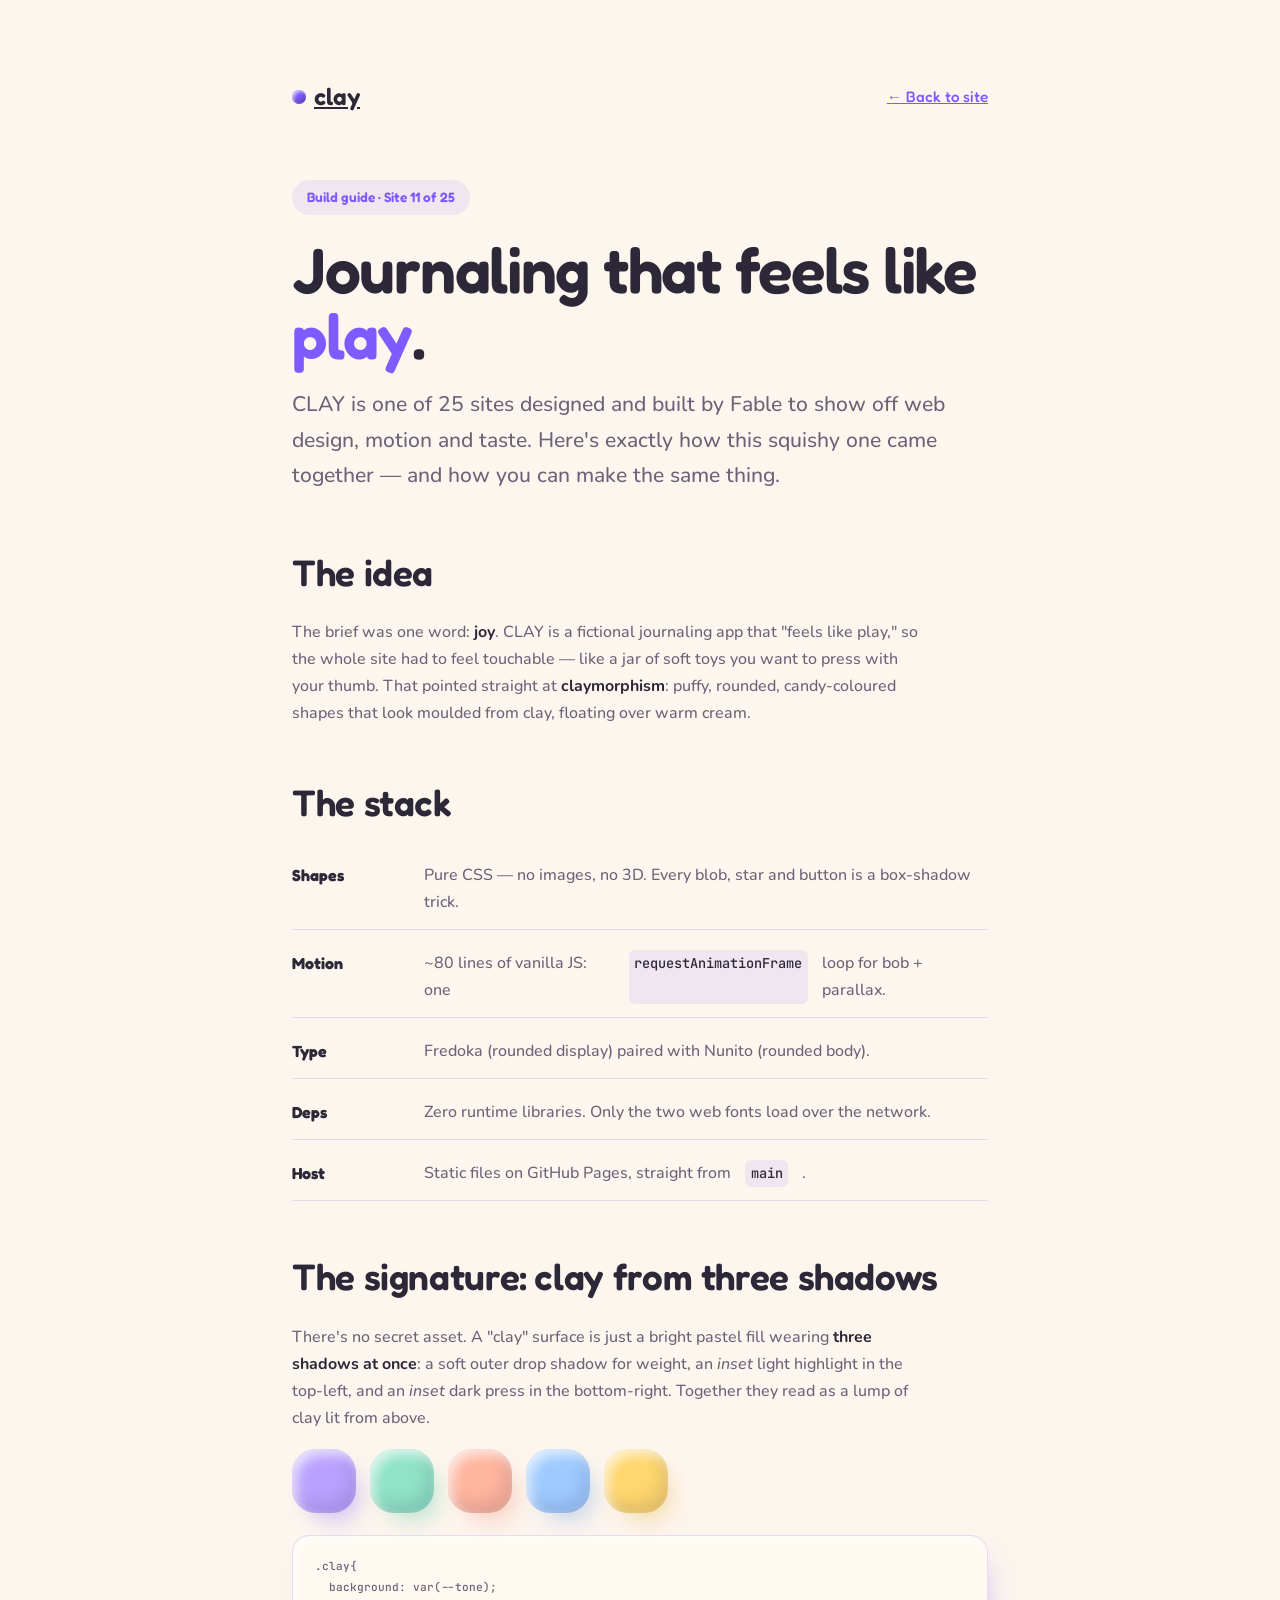
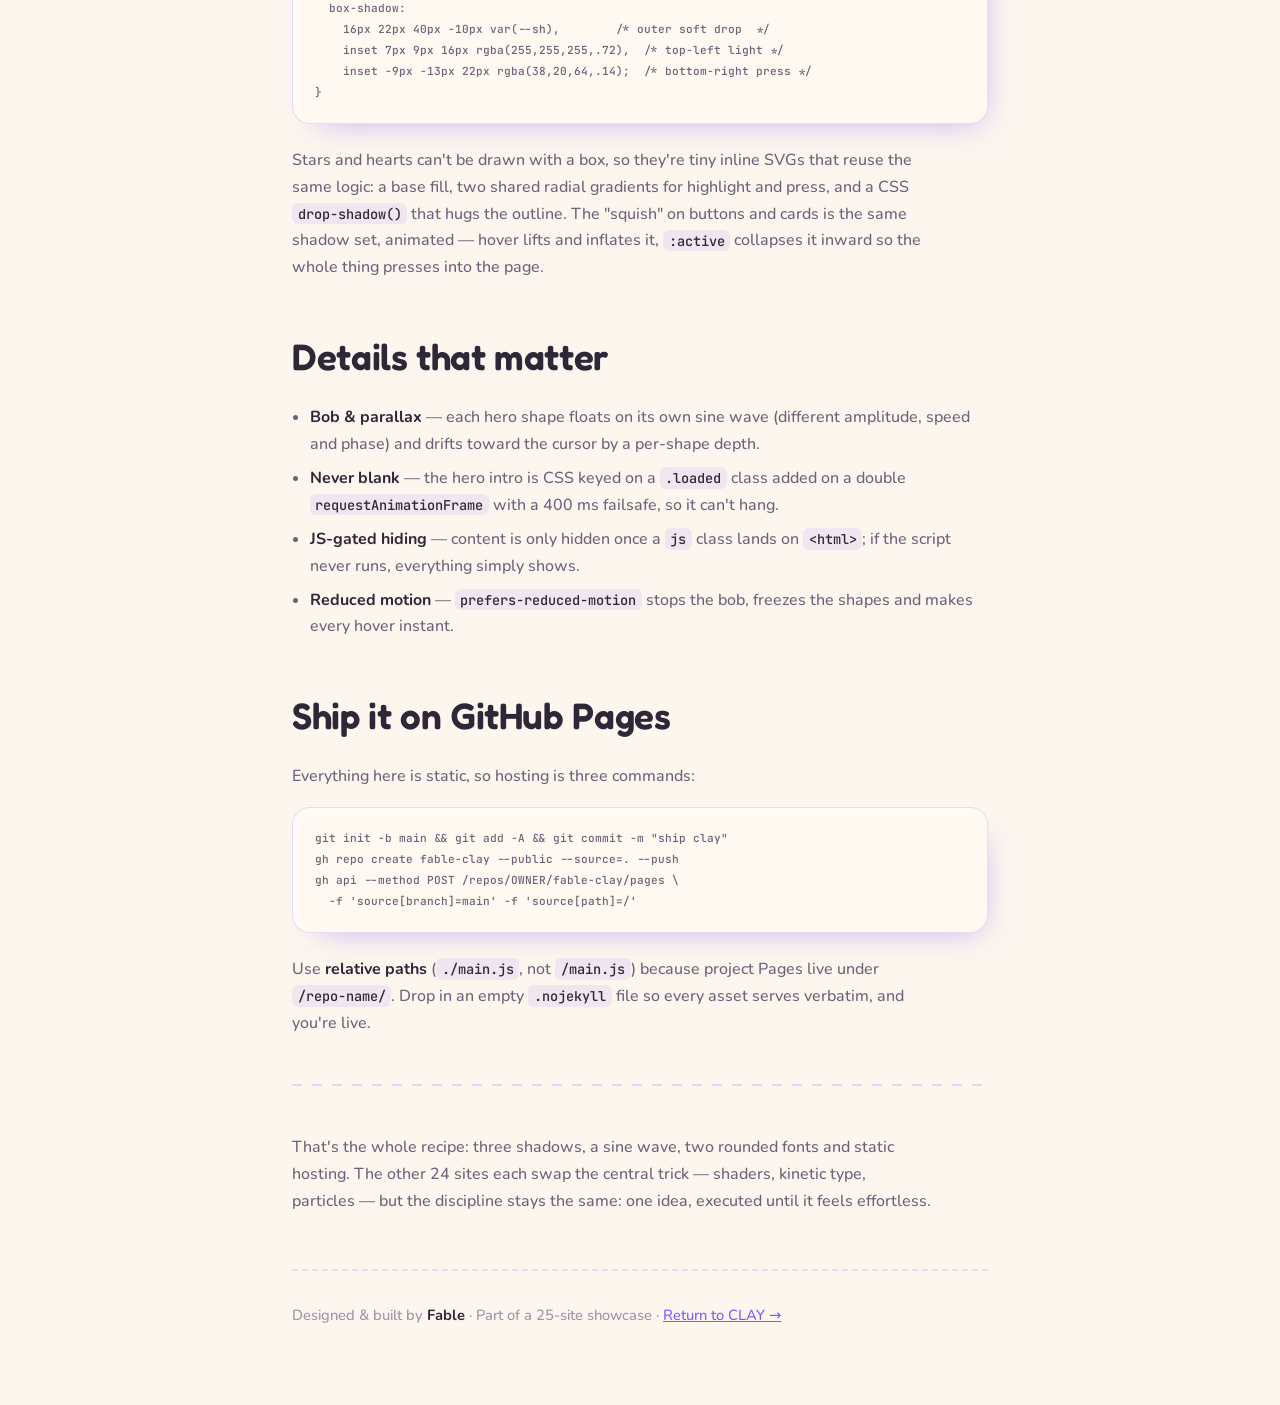
==== guide/index.html @ 8eb6b9f1 "Ship fable-clay" ====
<!doctype html>
<html lang="en">
<head>
<meta charset="utf-8" />
<meta name="viewport" content="width=device-width, initial-scale=1" />
<title>CLAY — Guide · How this was built</title>
<meta name="description" content="How the CLAY site was designed and built by Fable: a pure-CSS claymorphism system, sine-driven floating shapes, and static hosting on GitHub Pages." />
<link rel="preconnect" href="https://fonts.googleapis.com" />
<link rel="preconnect" href="https://fonts.gstatic.com" crossorigin />
<link href="https://fonts.googleapis.com/css2?family=Fredoka:wght@400;500;600;700&family=Nunito:wght@400;500;600;700&family=JetBrains+Mono:wght@400;500&display=swap" rel="stylesheet" />
<style>
  :root{
    --accent:#b9a2ff;          /* CLAY's accent */
    --grape:#7c5cff;
    --cream:#fdf6ee;--cream-2:#fff9f1;
    --ink:#2c2838;--dim:#6b6478;--faint:#9b93a8;
    --line:rgba(124,92,255,.18);
  }
  *{box-sizing:border-box;margin:0;padding:0}
  body{background:var(--cream);color:var(--ink);
    font-family:"Nunito",system-ui,-apple-system,sans-serif;font-weight:500;line-height:1.68;
    -webkit-font-smoothing:antialiased}
  a{color:var(--grape)}
  a:hover{text-decoration:underline}
  .wrap{max-width:760px;margin:0 auto;padding:clamp(28px,6vw,80px) clamp(20px,5vw,32px)}
  .top{display:flex;justify-content:space-between;align-items:center;
    font-family:"Fredoka",sans-serif;font-size:.95rem;color:var(--dim);margin-bottom:clamp(36px,7vh,72px)}
  .brand{display:inline-flex;align-items:center;gap:8px;font-family:"Fredoka",sans-serif;
    font-weight:600;font-size:1.5rem;color:var(--ink)}
  .brand span{width:14px;height:14px;border-radius:50%;background:var(--grape);
    box-shadow:inset 2px 2px 3px rgba(255,255,255,.6),inset -2px -3px 4px rgba(38,20,64,.3)}
  h1{font-family:"Fredoka",sans-serif;font-weight:600;font-size:clamp(2.4rem,7vw,4rem);
    line-height:1.02;letter-spacing:-.02em;margin-bottom:1.2rem}
  h1 em{color:var(--grape);font-style:normal}
  .lede{font-size:clamp(1.1rem,2.2vw,1.32rem);color:var(--dim);max-width:56ch;margin-bottom:3rem}
  h2{font-family:"Fredoka",sans-serif;font-weight:600;font-size:clamp(1.6rem,4vw,2.3rem);
    margin:2.8rem 0 1rem;letter-spacing:-.01em}
  p{color:var(--dim);margin:0 0 1.1rem;max-width:64ch}
  strong{color:var(--ink);font-weight:700}
  .tag{display:inline-block;font-family:"Fredoka",sans-serif;font-weight:600;font-size:.85rem;
    color:var(--grape);background:rgba(124,92,255,.1);padding:6px 15px;border-radius:999px;margin-bottom:1.4rem}
  ul{color:var(--dim);margin:0 0 1.2rem 1.1rem}
  li{margin:.45rem 0}
  code{font-family:"JetBrains Mono",monospace;font-size:.85em;background:rgba(124,92,255,.1);
    padding:.14em .42em;border-radius:6px;color:var(--ink)}
  pre{background:var(--cream-2);border:1px solid var(--line);border-radius:18px;padding:20px 22px;
    overflow-x:auto;margin:0 0 1.4rem;font-size:.82rem;line-height:1.6;
    box-shadow:10px 14px 30px -18px rgba(124,92,255,.5),inset 3px 4px 8px rgba(255,255,255,.7)}
  pre code{background:none;padding:0;color:var(--dim)}
  .chips{display:flex;flex-wrap:wrap;gap:14px;margin:1rem 0 1.4rem}
  .chip{width:64px;height:64px;border-radius:24px;
    box-shadow:10px 14px 24px -10px var(--csh),inset 5px 6px 12px rgba(255,255,255,.7),inset -6px -9px 16px rgba(38,20,64,.14)}
  .stack{list-style:none;margin:0 0 1.2rem;padding:0}
  .stack li{display:flex;gap:14px;padding:13px 0;border-bottom:1px solid var(--line)}
  .stack b{color:var(--ink);font-weight:700;min-width:118px;display:inline-block;font-family:"Fredoka",sans-serif}
  .rule{height:2px;background:repeating-linear-gradient(90deg,var(--accent) 0 10px,transparent 10px 20px);
    opacity:.4;margin:3rem 0;border-radius:2px}
  footer{margin-top:3.4rem;padding-top:2rem;border-top:2px dashed var(--line);
    font-size:.92rem;color:var(--faint)}
</style>
</head>
<body>
<div class="wrap">
  <div class="top">
    <a class="brand" href="../"><span></span>clay</a>
    <a href="../">← Back to site</a>
  </div>

  <span class="tag">Build guide · Site 11 of 25</span>
  <h1>Journaling that feels like <em>play</em>.</h1>
  <p class="lede">CLAY is one of 25 sites designed and built by Fable to show off web design,
    motion and taste. Here's exactly how this squishy one came together — and how you can make
    the same thing.</p>

  <h2>The idea</h2>
  <p>The brief was one word: <strong>joy</strong>. CLAY is a fictional journaling app that
    "feels like play," so the whole site had to feel touchable — like a jar of soft toys you
    want to press with your thumb. That pointed straight at <strong>claymorphism</strong>: puffy,
    rounded, candy-coloured shapes that look moulded from clay, floating over warm cream.</p>

  <h2>The stack</h2>
  <ul class="stack">
    <li><b>Shapes</b> Pure CSS — no images, no 3D. Every blob, star and button is a box-shadow trick.</li>
    <li><b>Motion</b> ~80 lines of vanilla JS: one <code>requestAnimationFrame</code> loop for bob + parallax.</li>
    <li><b>Type</b> Fredoka (rounded display) paired with Nunito (rounded body).</li>
    <li><b>Deps</b> Zero runtime libraries. Only the two web fonts load over the network.</li>
    <li><b>Host</b> Static files on GitHub Pages, straight from <code>main</code>.</li>
  </ul>

  <h2>The signature: clay from three shadows</h2>
  <p>There's no secret asset. A "clay" surface is just a bright pastel fill wearing
    <strong>three shadows at once</strong>: a soft outer drop shadow for weight, an
    <em>inset</em> light highlight in the top-left, and an <em>inset</em> dark press in the
    bottom-right. Together they read as a lump of clay lit from above.</p>
  <div class="chips">
    <span class="chip" style="background:#b9a2ff;--csh:rgba(124,92,255,.42)"></span>
    <span class="chip" style="background:#8fe3c6;--csh:rgba(56,190,150,.4)"></span>
    <span class="chip" style="background:#ffb59e;--csh:rgba(236,116,84,.38)"></span>
    <span class="chip" style="background:#9ecbff;--csh:rgba(96,150,224,.42)"></span>
    <span class="chip" style="background:#ffd76e;--csh:rgba(226,168,40,.4)"></span>
  </div>
  <pre><code>.clay{
  background: var(--tone);
  box-shadow:
    16px 22px 40px -10px var(--sh),        /* outer soft drop  */
    inset 7px 9px 16px rgba(255,255,255,.72),  /* top-left light */
    inset -9px -13px 22px rgba(38,20,64,.14);  /* bottom-right press */
}</code></pre>
  <p>Stars and hearts can't be drawn with a box, so they're tiny inline SVGs that reuse the same
    logic: a base fill, two shared radial gradients for highlight and press, and a CSS
    <code>drop-shadow()</code> that hugs the outline. The "squish" on buttons and cards is the
    same shadow set, animated — hover lifts and inflates it, <code>:active</code> collapses it
    inward so the whole thing presses into the page.</p>

  <h2>Details that matter</h2>
  <ul>
    <li><strong>Bob &amp; parallax</strong> — each hero shape floats on its own sine wave (different amplitude, speed and phase) and drifts toward the cursor by a per-shape depth.</li>
    <li><strong>Never blank</strong> — the hero intro is CSS keyed on a <code>.loaded</code> class added on a double <code>requestAnimationFrame</code> with a 400&nbsp;ms failsafe, so it can't hang.</li>
    <li><strong>JS-gated hiding</strong> — content is only hidden once a <code>js</code> class lands on <code>&lt;html&gt;</code>; if the script never runs, everything simply shows.</li>
    <li><strong>Reduced motion</strong> — <code>prefers-reduced-motion</code> stops the bob, freezes the shapes and makes every hover instant.</li>
  </ul>

  <h2>Ship it on GitHub Pages</h2>
  <p>Everything here is static, so hosting is three commands:</p>
  <pre><code>git init -b main && git add -A && git commit -m "ship clay"
gh repo create fable-clay --public --source=. --push
gh api --method POST /repos/OWNER/fable-clay/pages \
  -f 'source[branch]=main' -f 'source[path]=/'</code></pre>
  <p>Use <strong>relative paths</strong> (<code>./main.js</code>, not <code>/main.js</code>) because
    project Pages live under <code>/repo-name/</code>. Drop in an empty <code>.nojekyll</code> file so
    every asset serves verbatim, and you're live.</p>

  <div class="rule"></div>
  <p>That's the whole recipe: three shadows, a sine wave, two rounded fonts and static hosting.
    The other 24 sites each swap the central trick — shaders, kinetic type, particles — but the
    discipline stays the same: one idea, executed until it feels effortless.</p>

  <footer>Designed &amp; built by <strong>Fable</strong> · Part of a 25-site showcase ·
    <a href="../">Return to CLAY →</a></footer>
</div>
</body>
</html>
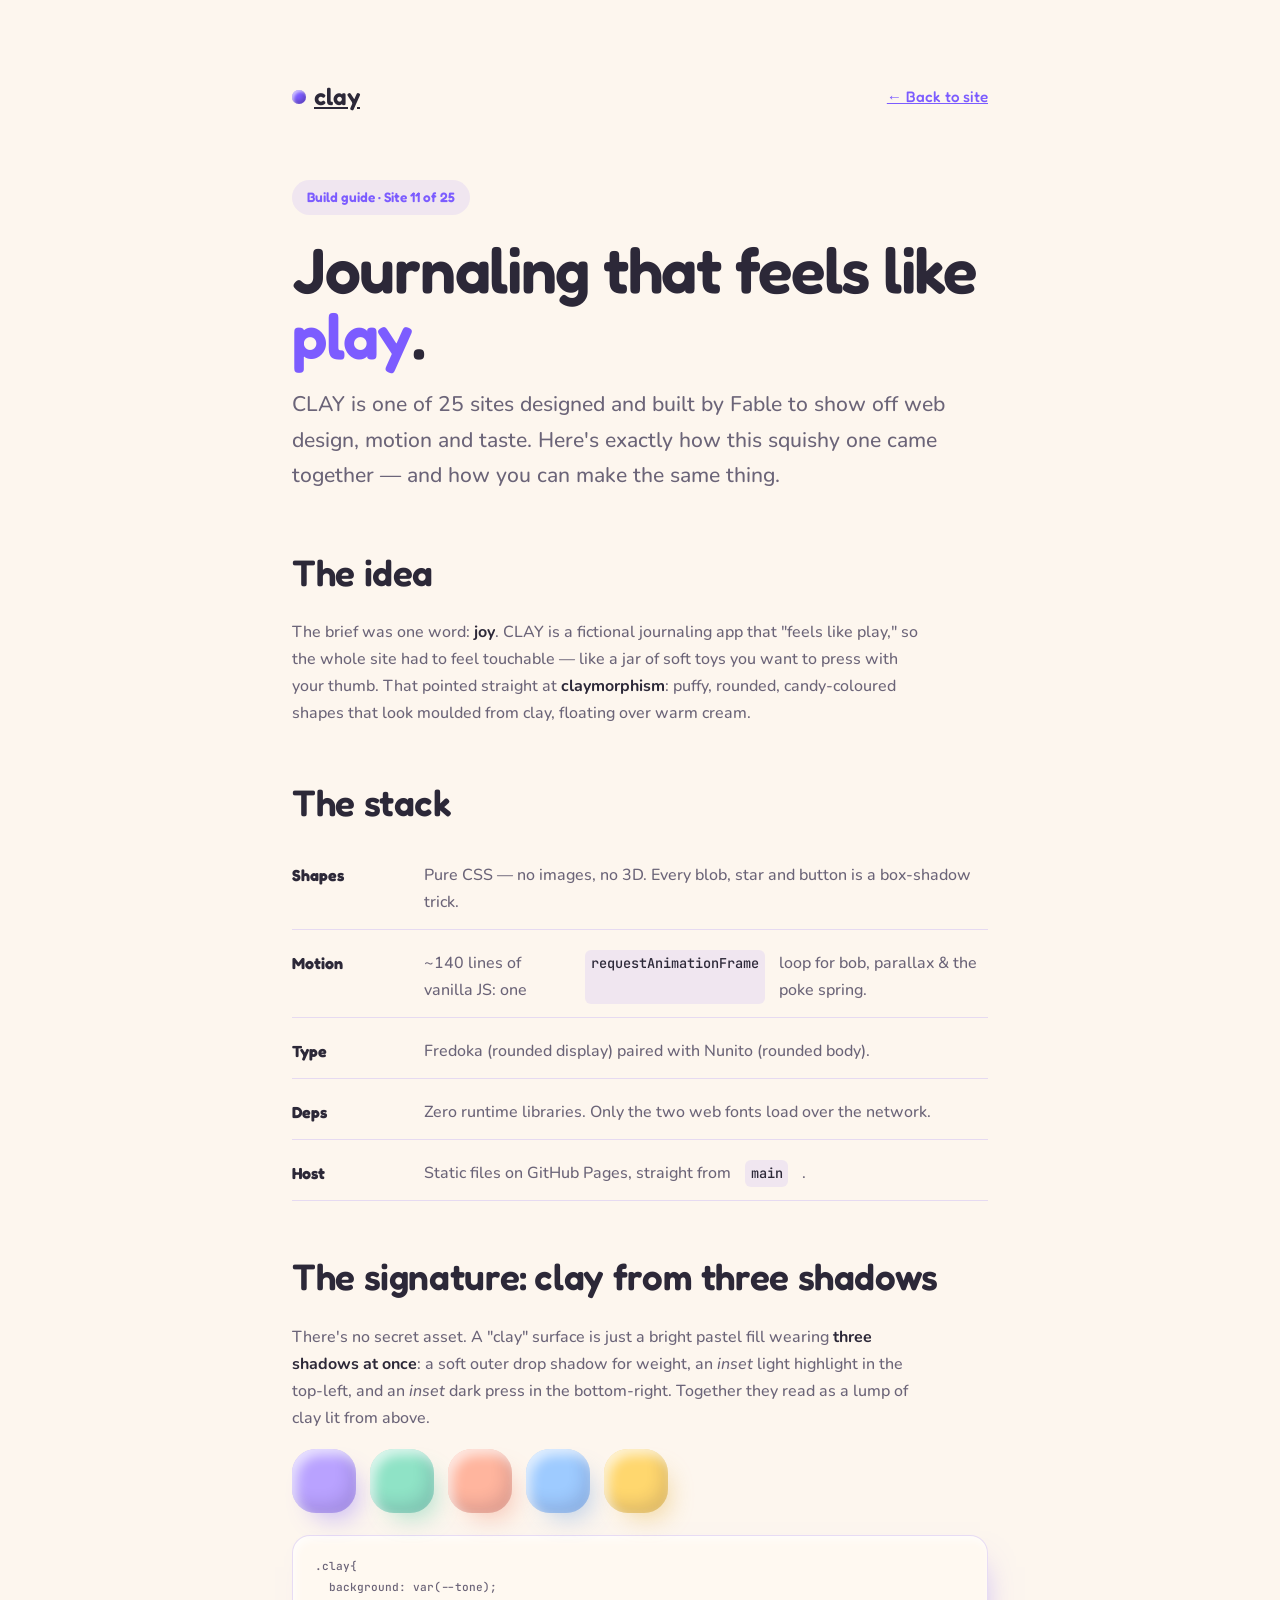
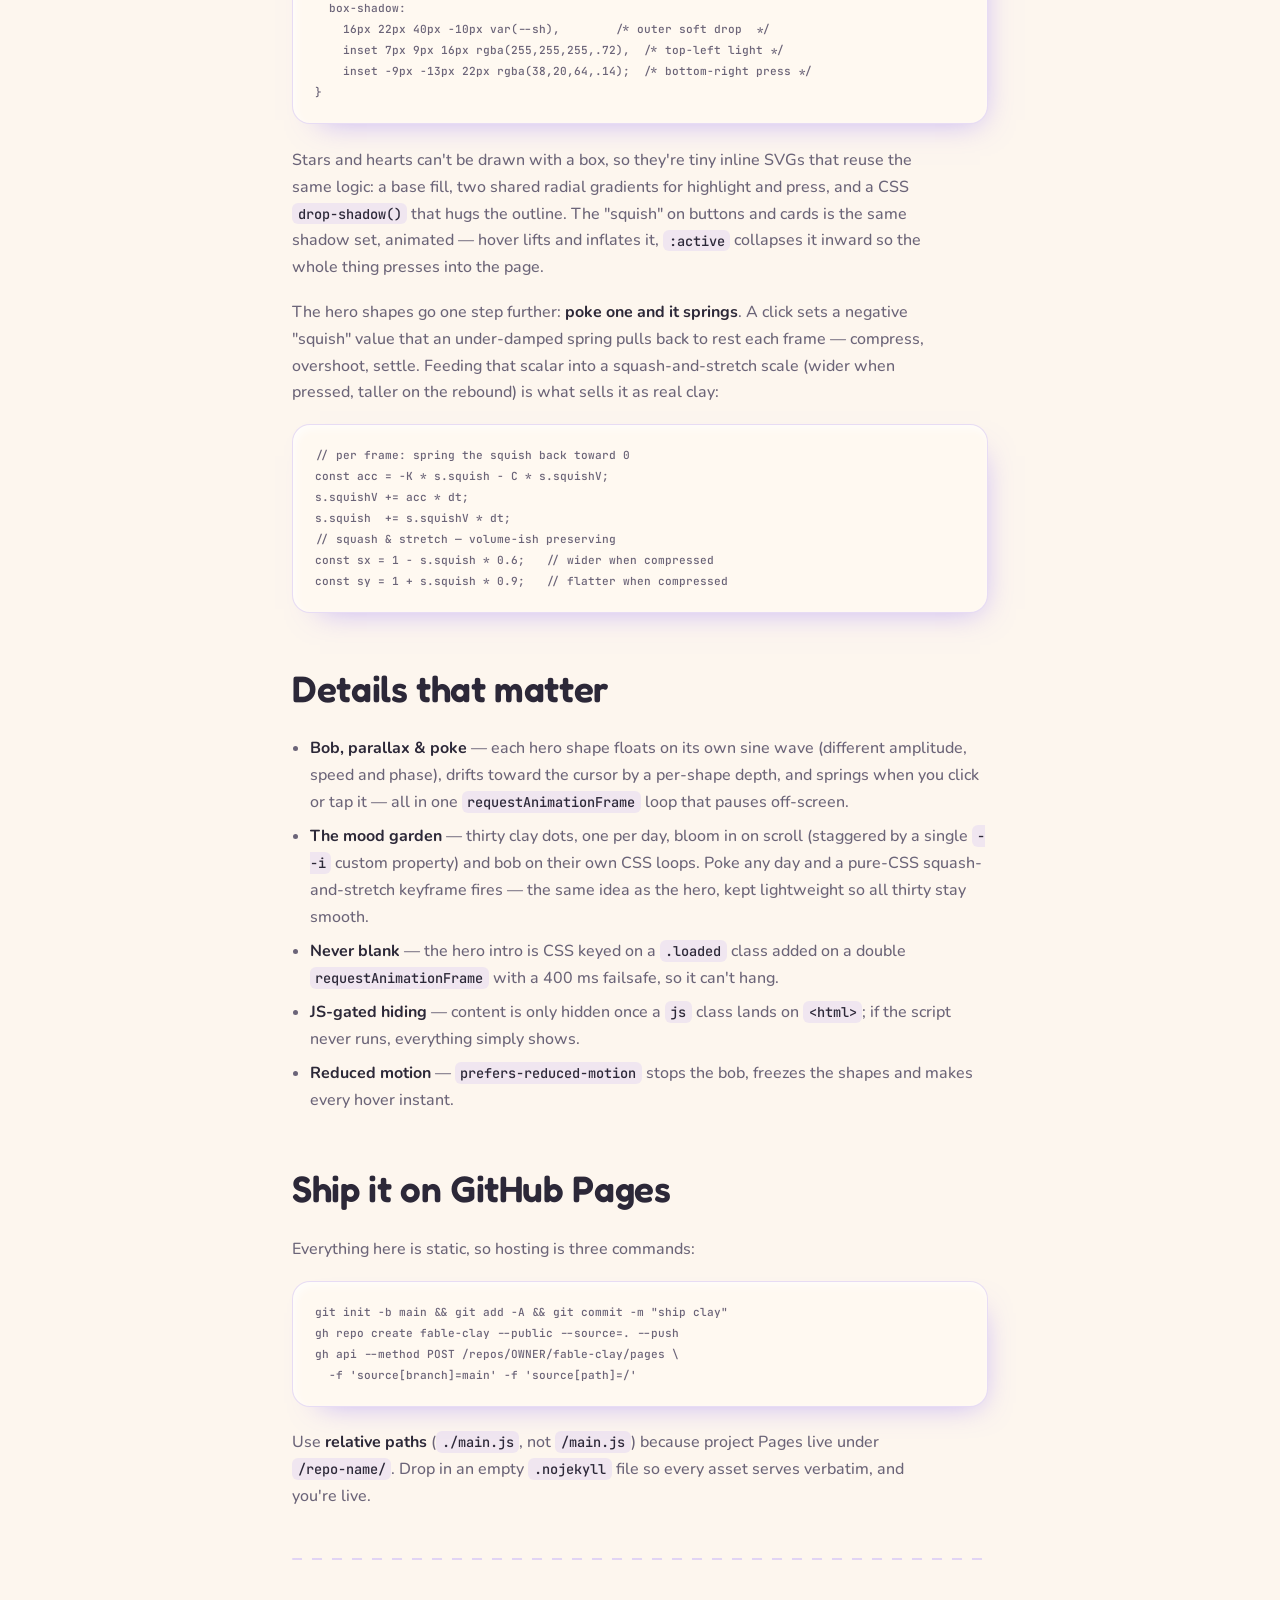
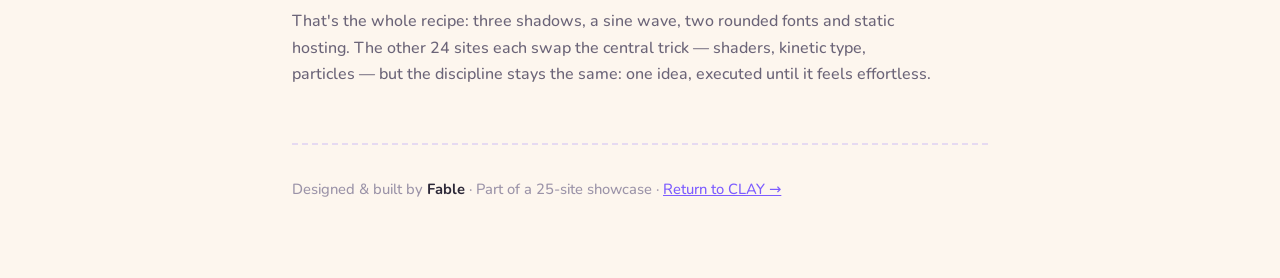
==== commit 99c23c85: "Add template README + MIT license" ====
--- a/guide/index.html
+++ b/guide/index.html
@@ -81,7 +81,7 @@
   <h2>The stack</h2>
   <ul class="stack">
     <li><b>Shapes</b> Pure CSS — no images, no 3D. Every blob, star and button is a box-shadow trick.</li>
-    <li><b>Motion</b> ~80 lines of vanilla JS: one <code>requestAnimationFrame</code> loop for bob + parallax.</li>
+    <li><b>Motion</b> ~140 lines of vanilla JS: one <code>requestAnimationFrame</code> loop for bob, parallax &amp; the poke spring.</li>
     <li><b>Type</b> Fredoka (rounded display) paired with Nunito (rounded body).</li>
     <li><b>Deps</b> Zero runtime libraries. Only the two web fonts load over the network.</li>
     <li><b>Host</b> Static files on GitHub Pages, straight from <code>main</code>.</li>
@@ -111,10 +111,22 @@
     <code>drop-shadow()</code> that hugs the outline. The "squish" on buttons and cards is the
     same shadow set, animated — hover lifts and inflates it, <code>:active</code> collapses it
     inward so the whole thing presses into the page.</p>
+  <p>The hero shapes go one step further: <strong>poke one and it springs</strong>. A click sets a
+    negative "squish" value that an under-damped spring pulls back to rest each frame — compress,
+    overshoot, settle. Feeding that scalar into a squash-and-stretch scale (wider when pressed,
+    taller on the rebound) is what sells it as real clay:</p>
+  <pre><code>// per frame: spring the squish back toward 0
+const acc = -K * s.squish - C * s.squishV;
+s.squishV += acc * dt;
+s.squish  += s.squishV * dt;
+// squash &amp; stretch — volume-ish preserving
+const sx = 1 - s.squish * 0.6;   // wider when compressed
+const sy = 1 + s.squish * 0.9;   // flatter when compressed</code></pre>
 
   <h2>Details that matter</h2>
   <ul>
-    <li><strong>Bob &amp; parallax</strong> — each hero shape floats on its own sine wave (different amplitude, speed and phase) and drifts toward the cursor by a per-shape depth.</li>
+    <li><strong>Bob, parallax &amp; poke</strong> — each hero shape floats on its own sine wave (different amplitude, speed and phase), drifts toward the cursor by a per-shape depth, and springs when you click or tap it — all in one <code>requestAnimationFrame</code> loop that pauses off-screen.</li>
+    <li><strong>The mood garden</strong> — thirty clay dots, one per day, bloom in on scroll (staggered by a single <code>--i</code> custom property) and bob on their own CSS loops. Poke any day and a pure-CSS squash-and-stretch keyframe fires — the same idea as the hero, kept lightweight so all thirty stay smooth.</li>
     <li><strong>Never blank</strong> — the hero intro is CSS keyed on a <code>.loaded</code> class added on a double <code>requestAnimationFrame</code> with a 400&nbsp;ms failsafe, so it can't hang.</li>
     <li><strong>JS-gated hiding</strong> — content is only hidden once a <code>js</code> class lands on <code>&lt;html&gt;</code>; if the script never runs, everything simply shows.</li>
     <li><strong>Reduced motion</strong> — <code>prefers-reduced-motion</code> stops the bob, freezes the shapes and makes every hover instant.</li>
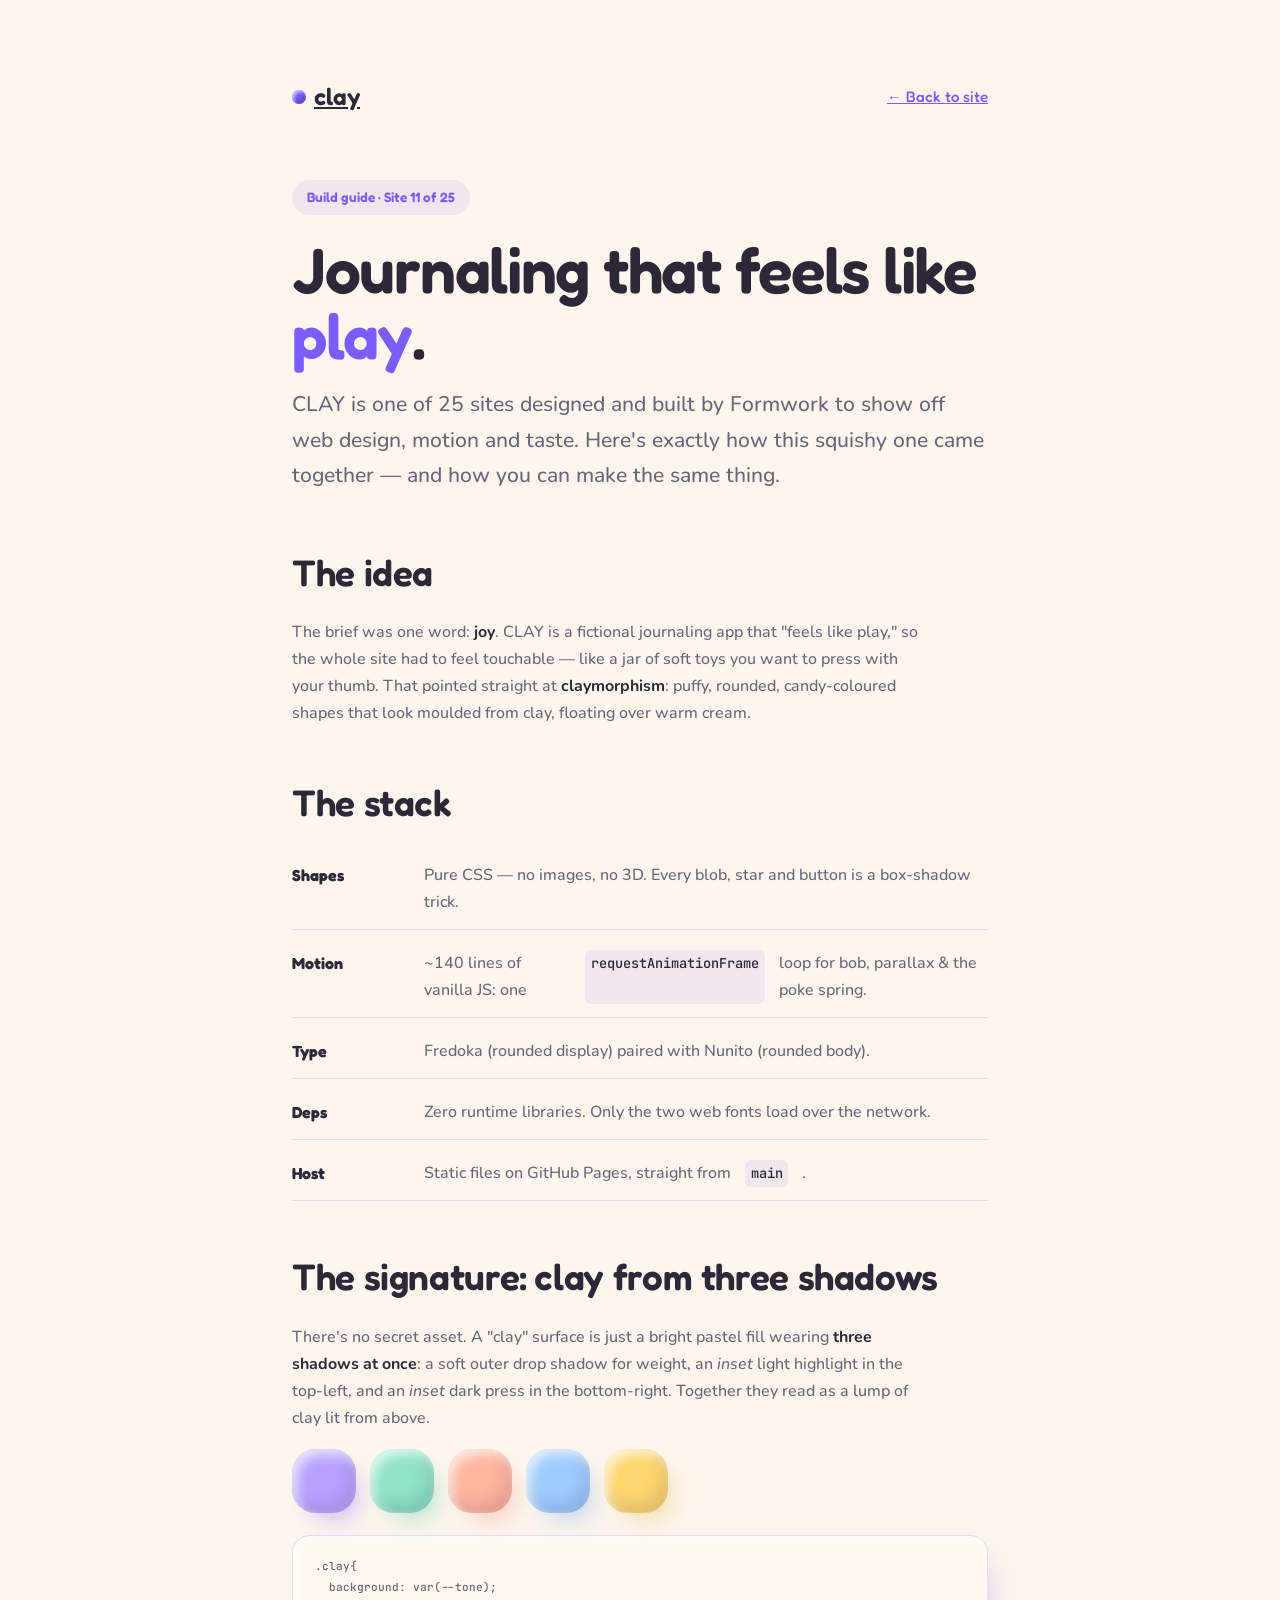
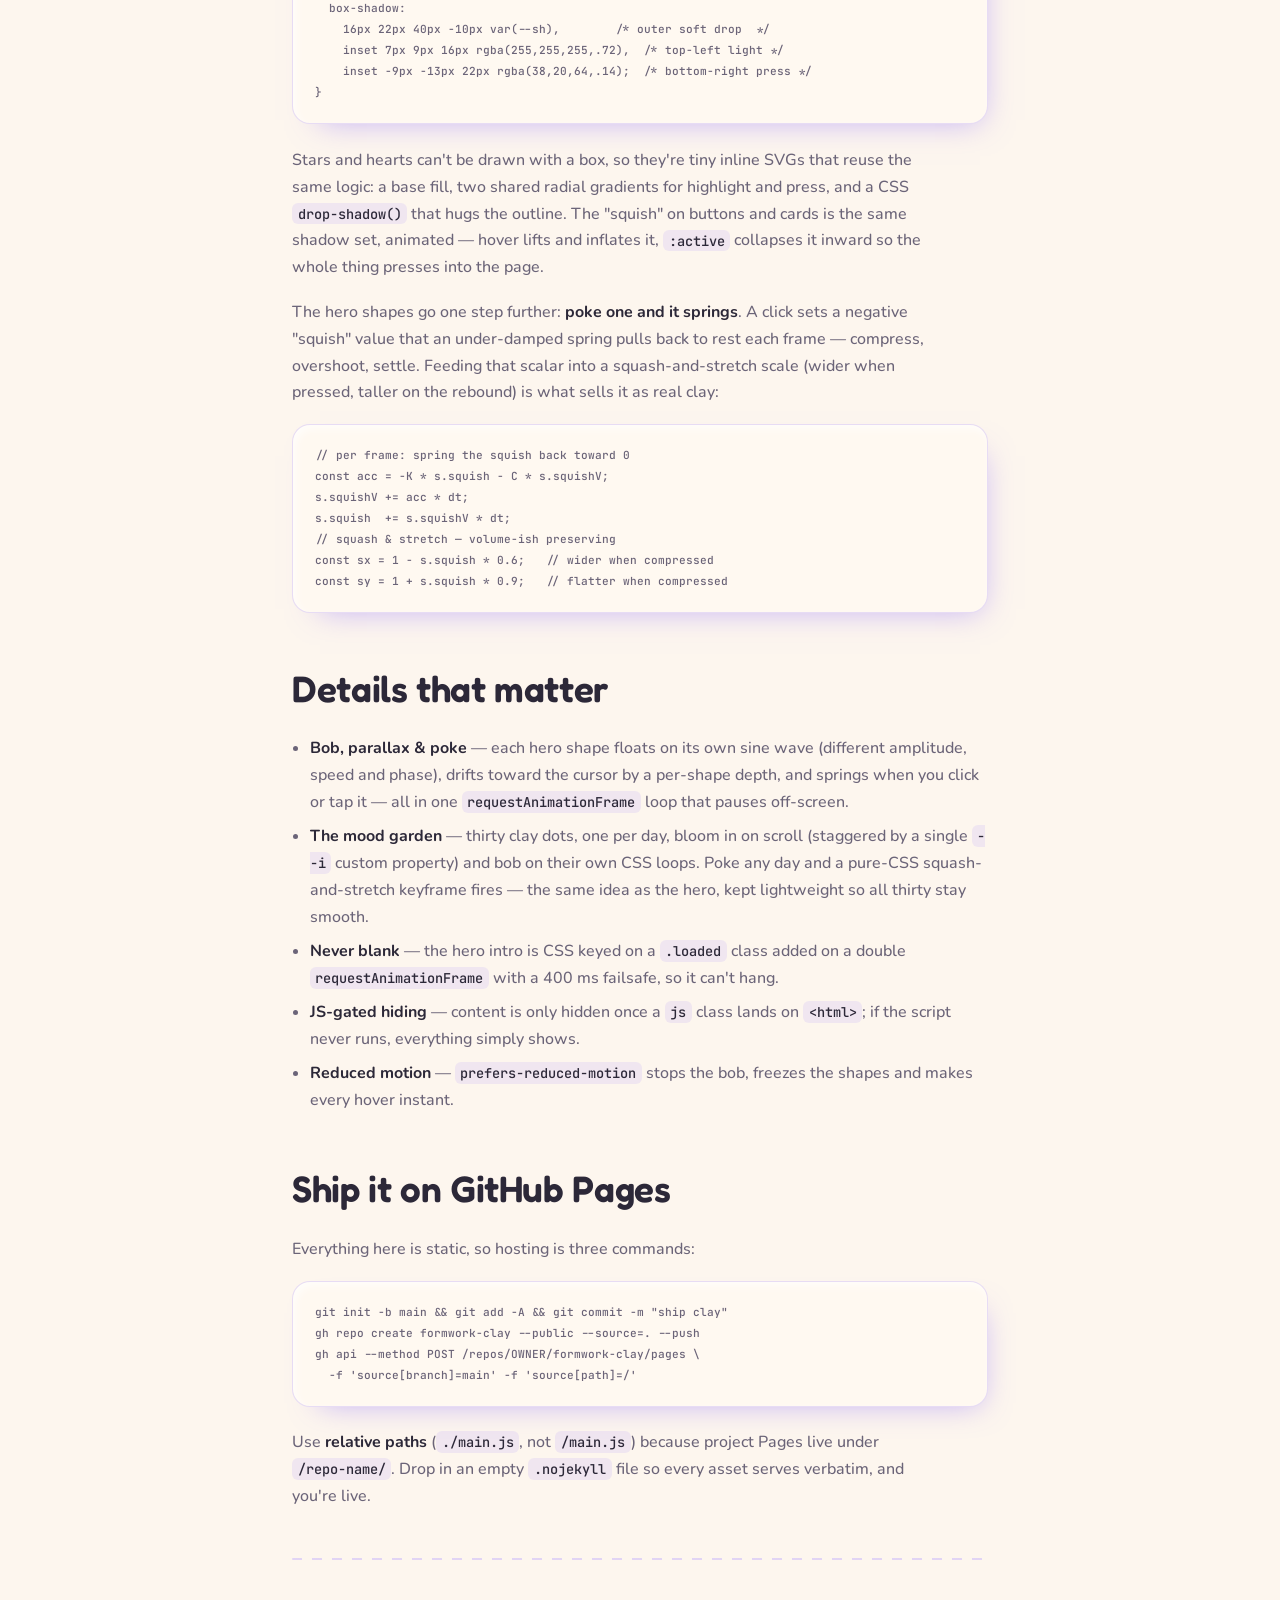
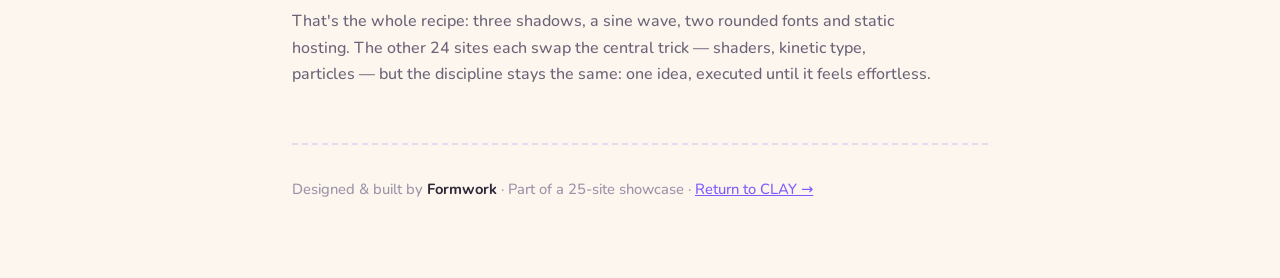
==== commit f85b759d: "Rebrand collection to FORMWORK" ====
--- a/guide/index.html
+++ b/guide/index.html
@@ -4,7 +4,7 @@
 <meta charset="utf-8" />
 <meta name="viewport" content="width=device-width, initial-scale=1" />
 <title>CLAY — Guide · How this was built</title>
-<meta name="description" content="How the CLAY site was designed and built by Fable: a pure-CSS claymorphism system, sine-driven floating shapes, and static hosting on GitHub Pages." />
+<meta name="description" content="How the CLAY site was designed and built by Formwork: a pure-CSS claymorphism system, sine-driven floating shapes, and static hosting on GitHub Pages." />
 <link rel="preconnect" href="https://fonts.googleapis.com" />
 <link rel="preconnect" href="https://fonts.gstatic.com" crossorigin />
 <link href="https://fonts.googleapis.com/css2?family=Fredoka:wght@400;500;600;700&family=Nunito:wght@400;500;600;700&family=JetBrains+Mono:wght@400;500&display=swap" rel="stylesheet" />
@@ -68,7 +68,7 @@
 
   <span class="tag">Build guide · Site 11 of 25</span>
   <h1>Journaling that feels like <em>play</em>.</h1>
-  <p class="lede">CLAY is one of 25 sites designed and built by Fable to show off web design,
+  <p class="lede">CLAY is one of 25 sites designed and built by Formwork to show off web design,
     motion and taste. Here's exactly how this squishy one came together — and how you can make
     the same thing.</p>
 
@@ -135,8 +135,8 @@
   <h2>Ship it on GitHub Pages</h2>
   <p>Everything here is static, so hosting is three commands:</p>
   <pre><code>git init -b main && git add -A && git commit -m "ship clay"
-gh repo create fable-clay --public --source=. --push
-gh api --method POST /repos/OWNER/fable-clay/pages \
+gh repo create formwork-clay --public --source=. --push
+gh api --method POST /repos/OWNER/formwork-clay/pages \
   -f 'source[branch]=main' -f 'source[path]=/'</code></pre>
   <p>Use <strong>relative paths</strong> (<code>./main.js</code>, not <code>/main.js</code>) because
     project Pages live under <code>/repo-name/</code>. Drop in an empty <code>.nojekyll</code> file so
@@ -147,7 +147,7 @@
     The other 24 sites each swap the central trick — shaders, kinetic type, particles — but the
     discipline stays the same: one idea, executed until it feels effortless.</p>
 
-  <footer>Designed &amp; built by <strong>Fable</strong> · Part of a 25-site showcase ·
+  <footer>Designed &amp; built by <strong>Formwork</strong> · Part of a 25-site showcase ·
     <a href="../">Return to CLAY →</a></footer>
 </div>
 </body>
